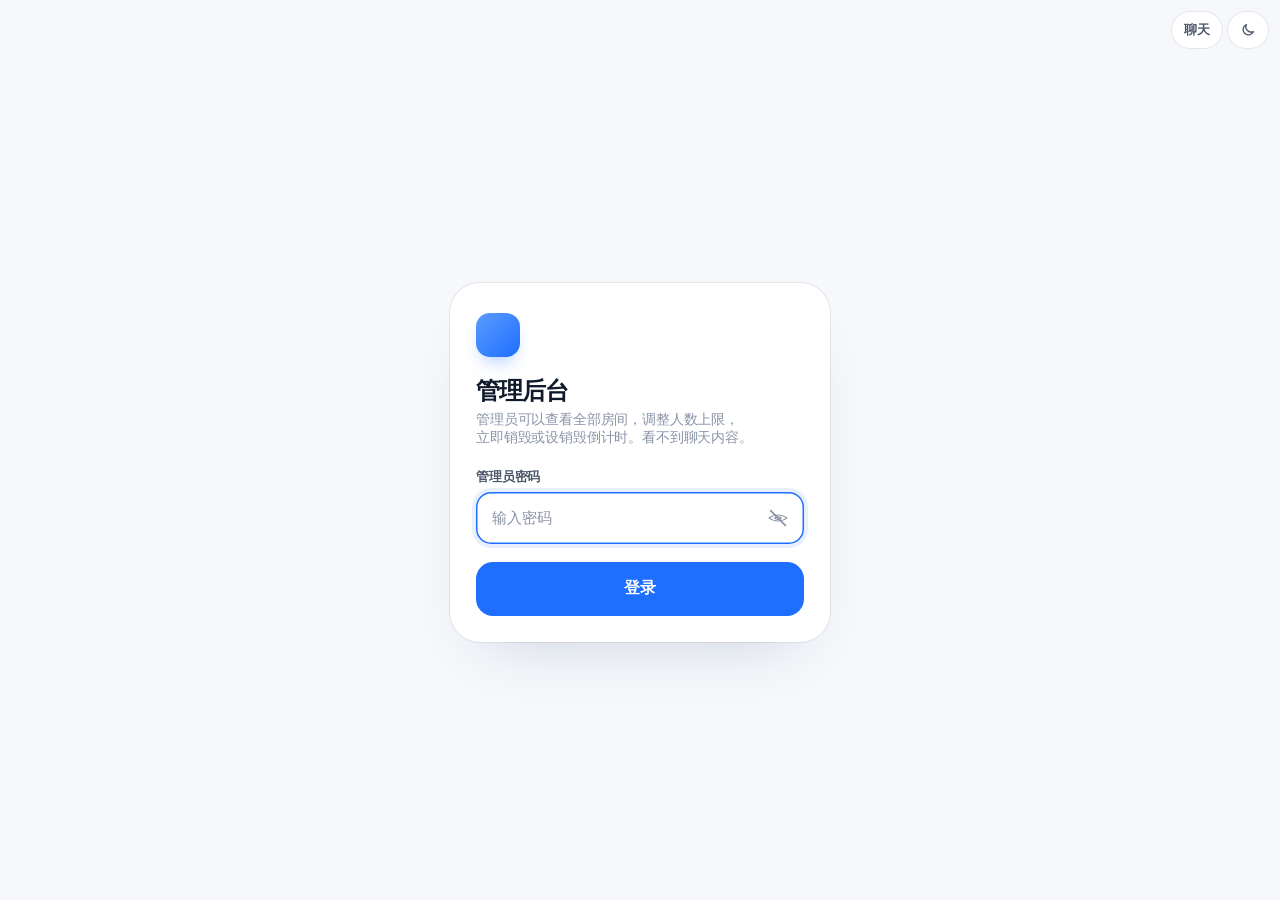
==== static/admin.html @ 0061730f "重写为网页版密钥聊天室 - 输入同一段长密钥进入同一个房间；密钥只在浏览器里用于推导房间号和   AES-GCM 钥匙，服务器只存房间号和密文 - 第一个进入的人是创建者；创建者和管理员可以立即销毁房" ====
<!doctype html>
<!-- 界面元素来自 Lucian UX/UI Prompt：#062 #017 #269 #070 · MIT License (c) 2026 Seokwoooo · https://lucianlabs.dev/uxui-prompt/ -->
<html lang="zh-CN">
<head>
<meta charset="utf-8">
<meta name="viewport" content="width=device-width,initial-scale=1,viewport-fit=cover">
<meta name="robots" content="noindex">
<title>ds-chat 管理后台</title>
<link rel="icon" href="data:image/svg+xml,%3Csvg xmlns='http://www.w3.org/2000/svg' viewBox='0 0 32 32'%3E%3Crect width='32' height='32' rx='10' fill='%2316151B'/%3E%3C/svg%3E">
<link rel="stylesheet" href="/static/style.css">
<script src="/static/ui.js"></script>
</head>
<body>

<div class="corner">
  <a href="/">聊天</a>
  <button type="button" id="logout" hidden>退出登录</button>
  <button type="button" id="theme"><svg viewBox="0 0 24 24" aria-hidden="true"><path d="M20 14.5A8 8 0 0 1 9.5 4a8 8 0 1 0 10.5 10.5z"/></svg></button>
</div>

<!-- ========== 登录 ========== -->
<main class="view" id="view-login" hidden>
  <!-- Lucian UX/UI Prompt #062 · MIT License (c) 2026 Seokwoooo · https://lucianlabs.dev/uxui-prompt/#062 -->
  <div class="ux u062 join" id="login-card">
    <form class="u062-pane u062-login" id="login-form" novalidate>
      <span class="u062-logo" aria-hidden="true"></span>
      <h3>管理后台</h3>
      <p>管理员可以查看全部房间，调整人数上限，立即销毁或设销毁倒计时。看不到聊天内容。</p>
      <div class="u062-f u062-pw" id="pw-field">
        <label for="pw">管理员密码</label>
        <span class="u062-caps" id="caps" aria-live="polite">大写锁定已开启</span>
        <div class="u062-box"><input id="pw" type="password" placeholder="输入密码" autocomplete="current-password" aria-describedby="pw-err"><button class="u062-eye" type="button" aria-pressed="false" aria-label="显示密码"><svg viewBox="0 0 24 24"><g class="u062-lid"><path d="M2.5 12S6 5.5 12 5.5 21.5 12 21.5 12 18 18.5 12 18.5 2.5 12 2.5 12z"/><circle cx="12" cy="12" r="3"/></g><path class="u062-slash" d="M4 4l16 16"/></svg></button></div>
        <div class="u062-err"><span role="alert" id="pw-err"></span></div>
      </div>
      <button class="u062-go" type="submit" id="login-go"><span>登录</span><i aria-hidden="true"></i><svg viewBox="0 0 26 26" aria-hidden="true"><path d="M6 13.5l4.5 4.5L20 8.5"/></svg></button>
    </form>
  </div>
</main>

<!-- ========== 房间列表 ========== -->
<main class="view" id="view-rooms" hidden>
  <div class="admin-wrap">
    <div class="admin-head">
      <span class="u062-logo" aria-hidden="true"></span>
      <h1>全部房间</h1>
      <button class="btn soft" type="button" id="refresh" style="flex:none">刷新</button>
      <p>房间码是房间号的前 6 位，和聊天页里显示的一样。列表每 10 秒自动刷新。</p>
    </div>
    <div class="admin-stats" id="stats"></div>
    <div class="rooms" id="rooms"></div>
  </div>
</main>

<!-- 管理单个房间 -->
<div class="admin-sheet" id="manage-sheet">
  <div class="sheet-dim" id="sheet-dim" aria-hidden="true"></div>
  <section class="sheet" id="sheet" role="dialog" aria-modal="true" aria-labelledby="sheet-title">
    <span class="sheet-grip" aria-hidden="true"></span>
    <h4 id="sheet-title">房间 <span id="sheet-code"></span></h4>
    <p class="sheet-meta" id="sheet-meta"></p>
    <div class="sheet-sec">
      <h5>人数上限</h5>
      <p>上限包含创建者，创建者的位置一直保留；满了之后新的人进不来，已在房间里的人不受影响。</p>
      <!-- Lucian UX/UI Prompt #018 · MIT License (c) 2026 Seokwoooo · https://lucianlabs.dev/uxui-prompt/#018 -->
      <div class="ux u018 limit" id="limit">
        <p><b id="limit-now">最多 7 人</b><span id="limit-online"></span></p>
        <div class="u018-step" role="group" aria-label="人数上限">
      <button class="u018-b mi" type="button" aria-label="减少一人"><svg viewBox="0 0 20 20"><path d="M5 10h10"/></svg></button>
      <span class="u018-num" aria-live="polite" aria-atomic="true"><span class="u018-sr"></span><span class="u018-col" aria-hidden="true"></span><span class="u018-col" aria-hidden="true"></span></span>
      <button class="u018-b pl" type="button" aria-label="增加一人"><svg viewBox="0 0 20 20"><path d="M10 5v10M5 10h10"/></svg></button>
        </div>
      </div>
    </div>
    <div class="sheet-sec">
      <h5>倒计时销毁</h5>
      <p>到点后房间和全部聊天记录自动删除，房间里的人会看到倒计时。</p>
      <div class="timer-now" id="timer-now" hidden><span>剩余 <b id="timer-now-left"></b></span><button type="button" id="timer-cancel">取消倒计时</button></div>
      <!-- Lucian UX/UI Prompt #017 · MIT License (c) 2026 Seokwoooo · https://lucianlabs.dev/uxui-prompt/#017 -->
      <div class="ux u017 hours" id="hours" style="--v:.4545">
        <div class="u017-head"><b>销毁时间</b><span>1～12 小时</span></div>
        <div class="u017-track">
          <span class="u017-fill" aria-hidden="true"></span>
          <span class="u017-bub" aria-hidden="true"><span class="u017-val">6 小时</span></span>
          <span class="u017-thumb" role="slider" tabindex="0" aria-label="几小时后销毁" aria-valuemin="1" aria-valuemax="12" aria-valuenow="6" aria-valuetext="6 小时"></span>
        </div>
        <div class="u017-ticks" aria-hidden="true"></div>
      </div>
      <div class="sheet-row"><button class="btn dark" type="button" id="timer-set">6 小时后销毁</button></div>
    </div>
    <!-- Lucian UX/UI Prompt #269 · MIT License (c) 2026 Seokwoooo · https://lucianlabs.dev/uxui-prompt/#269 -->
    <div class="u269-dg"><b>危险操作</b><div><span>立即删除房间和全部聊天记录，在线的人会被请出。</span><button type="button" class="u269-dz" id="destroy-now">立即销毁</button></div></div>
    <button class="btn ghost" type="button" id="sheet-close">关闭</button>
  </section>
</div>

<script src="/static/admin.js"></script>
</body>
</html>
---- static/style.css ----
/* ds-chat 样式
   界面元素移植自 Lucian UX/UI Prompt（MIT License (c) 2026 Seokwoooo · https://lucianlabs.dev/uxui-prompt/），
   每段元素样式前都标了原编号。结构、圆角、动效时长和曲线保持原样，只改了尺寸以适应整页布局。 */

/* Lucian UX/UI Prompt theme tokens · MIT License (c) 2026 Seokwoooo · https://lucianlabs.dev/uxui-prompt/ */
:root{
  color-scheme:light;
  --ux-page:#F4F2EE;
  --ux-surface:#FFFFFF;
  --ux-surface-2:#F5F3EF;
  --ux-surface-3:#EAE7E1;
  --ux-ink:#16151B;
  --ux-ink-2:#57535F;
  --ux-ink-3:#8E8A97;
  --ux-line:rgba(22,21,27,.09);
  --ux-line-2:rgba(22,21,27,.17);
  --ux-accent:#6A57F2;
  --ux-accent-2:#2F8FE0;
  --ux-accent-soft:rgba(106,87,242,.12);
  --ux-accent-ink:#FFFFFF;
  --ux-mint:#119C72;
  --ux-warn:#D6731E;
  --ux-danger:#D93A55;
  --ux-glass:rgba(255,255,255,.58);
  --ux-glass-line:rgba(255,255,255,.85);
  --ux-shadow:rgba(40,30,80,.14);
  --ux-shadow-strong:rgba(40,30,80,.3);
  --ux-grad:linear-gradient(120deg,#7B61FF,#3D8BFF 55%,#1FB89A);
  --ux-ease:cubic-bezier(.2,.8,.2,1);
  --ux-spring:cubic-bezier(.34,1.45,.64,1);
}
@media (prefers-color-scheme:dark){
  :root:not([data-theme="light"]){
    color-scheme:dark;
    --ux-page:#07080D;
    --ux-surface:#13141C;
    --ux-surface-2:#1A1B25;
    --ux-surface-3:#252632;
    --ux-ink:#F4F0E8;
    --ux-ink-2:rgba(244,240,232,.68);
    --ux-ink-3:rgba(244,240,232,.42);
    --ux-line:rgba(255,255,255,.08);
    --ux-line-2:rgba(255,255,255,.16);
    --ux-accent:#B7A4FF;
    --ux-accent-2:#7DB4FF;
    --ux-accent-soft:rgba(183,164,255,.15);
    --ux-accent-ink:#0B0C12;
    --ux-mint:#7EE8C0;
    --ux-warn:#FFB26B;
    --ux-danger:#FF7D8C;
    --ux-glass:rgba(255,255,255,.07);
    --ux-glass-line:rgba(255,255,255,.18);
    --ux-shadow:rgba(0,0,0,.45);
    --ux-shadow-strong:rgba(0,0,0,.72);
    --ux-grad:linear-gradient(120deg,#B7A4FF,#7DB4FF 55%,#A5F2D3);
  }
}
:root[data-theme="dark"]{
  color-scheme:dark;
  --ux-page:#07080D;
  --ux-surface:#13141C;
  --ux-surface-2:#1A1B25;
  --ux-surface-3:#252632;
  --ux-ink:#F4F0E8;
  --ux-ink-2:rgba(244,240,232,.68);
  --ux-ink-3:rgba(244,240,232,.42);
  --ux-line:rgba(255,255,255,.08);
  --ux-line-2:rgba(255,255,255,.16);
  --ux-accent:#B7A4FF;
  --ux-accent-2:#7DB4FF;
  --ux-accent-soft:rgba(183,164,255,.15);
  --ux-accent-ink:#0B0C12;
  --ux-mint:#7EE8C0;
  --ux-warn:#FFB26B;
  --ux-danger:#FF7D8C;
  --ux-glass:rgba(255,255,255,.07);
  --ux-glass-line:rgba(255,255,255,.18);
  --ux-shadow:rgba(0,0,0,.45);
  --ux-shadow-strong:rgba(0,0,0,.72);
  --ux-grad:linear-gradient(120deg,#B7A4FF,#7DB4FF 55%,#A5F2D3);
}

.ux,.ux *,.ux *::before,.ux *::after{box-sizing:border-box}
.ux{
  font-family:"Pretendard Variable",Pretendard,-apple-system,BlinkMacSystemFont,"PingFang SC","Hiragino Sans GB","Microsoft YaHei","Apple SD Gothic Neo","Segoe UI",Roboto,"Noto Sans SC","Noto Sans KR",sans-serif;
  color:var(--ux-ink);-webkit-font-smoothing:antialiased;letter-spacing:-.01em;
  -webkit-tap-highlight-color:transparent;
  word-break:keep-all;overflow-wrap:break-word;
}

:where(.ux) :is(button,input,textarea,select){font:inherit;color:inherit}
:where(.ux) button{cursor:pointer}
.ux :focus-visible{outline:2px solid var(--ux-accent);outline-offset:3px}
.ux [hidden]{display:none!important}

@media (prefers-reduced-motion:reduce){
  .ux,.ux *,.ux *::before,.ux *::after{
    animation-duration:.001ms!important;animation-iteration-count:1!important;
    transition-duration:.001ms!important;scroll-behavior:auto!important;
  }
}


/* ---------- 项目主题：白底、蓝白对比 ----------
   按移植说明把 --ux-* 映射到本项目的配色：页面接近纯白，强调色统一为蓝色。 */
:root{
  --ux-page:#F6F8FB;--ux-surface:#FFFFFF;--ux-surface-2:#F1F4F9;--ux-surface-3:#E4E9F1;
  --ux-ink:#0F1A2A;--ux-ink-2:#4A5568;--ux-ink-3:#8A94A6;
  --ux-line:rgba(15,26,42,.08);--ux-line-2:rgba(15,26,42,.16);
  --ux-accent:#1E6FFF;--ux-accent-2:#4C8DFF;--ux-accent-soft:rgba(30,111,255,.10);--ux-accent-ink:#FFFFFF;
  --ux-mint:#12A26B;
  --ux-shadow:rgba(20,50,110,.10);--ux-shadow-strong:rgba(20,50,110,.22);
  --ux-grad:linear-gradient(135deg,#5B9BFF,#1E6FFF);
}
@media (prefers-color-scheme:dark){
  :root:not([data-theme="light"]){
    --ux-page:#0A0F18;--ux-surface:#121A28;--ux-surface-2:#1B2434;--ux-surface-3:#263045;
    --ux-ink:#E8EEF8;--ux-ink-2:rgba(232,238,248,.7);--ux-ink-3:rgba(232,238,248,.45);
    --ux-accent:#5B9BFF;--ux-accent-2:#8DB6FF;--ux-accent-soft:rgba(91,155,255,.16);--ux-accent-ink:#FFFFFF;
    --ux-grad:linear-gradient(135deg,#8DB6FF,#2F7BFF);
  }
}
:root[data-theme="dark"]{
  --ux-page:#0A0F18;--ux-surface:#121A28;--ux-surface-2:#1B2434;--ux-surface-3:#263045;
  --ux-ink:#E8EEF8;--ux-ink-2:rgba(232,238,248,.7);--ux-ink-3:rgba(232,238,248,.45);
  --ux-accent:#5B9BFF;--ux-accent-2:#8DB6FF;--ux-accent-soft:rgba(91,155,255,.16);--ux-accent-ink:#FFFFFF;
  --ux-grad:linear-gradient(135deg,#8DB6FF,#2F7BFF);
}

/* ---------- 页面 ---------- */
*,*::before,*::after{box-sizing:border-box}
html,body{margin:0;min-height:100%;background:var(--ux-page);color:var(--ux-ink)}
body{min-height:100dvh;font-family:-apple-system,BlinkMacSystemFont,"PingFang SC","Microsoft YaHei",sans-serif}
.view{min-height:100dvh;display:grid;place-items:center;padding:56px 16px 32px}
.view[hidden]{display:none}
.sr{position:absolute;width:1px;height:1px;overflow:hidden;clip:rect(0 0 0 0);white-space:nowrap}

.corner{position:fixed;top:12px;right:12px;z-index:60;display:flex;gap:6px}
.corner a,.corner button{height:36px;min-width:36px;padding:0 12px;border:0;border-radius:999px;display:inline-flex;align-items:center;justify-content:center;gap:6px;background:var(--ux-surface);box-shadow:0 0 0 1px var(--ux-line);color:var(--ux-ink-2);font-size:12.5px;font-weight:720;text-decoration:none;cursor:pointer;transition:color .2s,box-shadow .3s}
.corner a:hover,.corner button:hover{color:var(--ux-ink);box-shadow:0 0 0 1px var(--ux-line-2),0 8px 16px -10px var(--ux-shadow-strong)}
.corner svg{width:16px;height:16px;fill:none;stroke:currentColor;stroke-width:2;stroke-linecap:round;stroke-linejoin:round}
.corner button:focus-visible,.corner a:focus-visible{outline:2px solid var(--ux-accent);outline-offset:2px}
body.in-chat .corner{display:none}

.foot{margin:18px 0 0;max-width:340px;font-size:12px;line-height:1.6;color:var(--ux-ink-3);text-align:center}
.foot a{color:inherit}

/* Lucian UX/UI Prompt #062 · MIT License (c) 2026 Seokwoooo · https://lucianlabs.dev/uxui-prompt/#062 */
/* 改动：卡片高度随内容变化（原 480px 固定），只保留登录面板；里面放 #036 的密钥输入框。 */
.u062{position:relative;width:340px;height:480px;border-radius:30px;background:var(--ux-surface);box-shadow:0 0 0 1px var(--ux-line),0 30px 60px -36px var(--ux-shadow-strong);overflow:hidden}
.u062.shake{animation:u062-no .5s cubic-bezier(.36,.07,.19,.97)}
@keyframes u062-no{15%{transform:translateX(-9px) rotate(-.6deg)}30%{transform:translateX(8px) rotate(.5deg)}45%{transform:translateX(-6px)}60%{transform:translateX(4px)}75%{transform:translateX(-2px)}}
.u062-pane{position:absolute;inset:0;padding:30px 26px 26px;display:flex;flex-direction:column;transition:transform .6s var(--ux-ease),opacity .4s}
.u062-logo{width:44px;height:44px;border-radius:14px;background:var(--ux-grad);box-shadow:0 10px 20px -10px rgba(91,72,255,.6)}
.u062-pane h3{margin:18px 0 4px;font-size:24px;font-weight:850;letter-spacing:-.045em}
.u062-pane>p{margin:0 0 22px;font-size:13.5px;color:var(--ux-ink-3)}
.u062-f{position:relative;margin-bottom:12px}
.u062-f label{display:block;margin-bottom:6px;font-size:12.5px;font-weight:700;color:var(--ux-ink-2)}
.u062-box{position:relative;display:flex;align-items:center;height:52px;border-radius:15px;background:var(--ux-surface-2);box-shadow:inset 0 0 0 1.5px transparent;transition:box-shadow .25s,background-color .25s}
.u062-box:focus-within{background:var(--ux-surface);box-shadow:inset 0 0 0 1.5px var(--ux-accent),0 0 0 4px var(--ux-accent-soft)}
.u062-f.bad .u062-box{box-shadow:inset 0 0 0 1.5px var(--ux-danger);background:color-mix(in srgb,var(--ux-danger) 6%,var(--ux-surface))}
.u062-box input{flex:1;min-width:0;height:100%;border:0;padding:0 16px;background:none;font-size:15px;font-weight:600;color:var(--ux-ink);outline:none}
.u062-box input:focus-visible{outline:none}
.u062-box input::placeholder{color:var(--ux-ink-3);font-weight:500}
.u062-eye{width:44px;height:44px;margin-right:4px;border:0;padding:0;border-radius:12px;display:grid;place-items:center;background:none;color:var(--ux-ink-3);transition:color .2s}
.u062-eye:hover{color:var(--ux-ink)}
.u062-eye:focus-visible{outline:2px solid var(--ux-accent);outline-offset:-4px}
.u062-eye svg{width:22px;height:22px;fill:none;stroke:currentColor;stroke-width:1.9;stroke-linecap:round;stroke-linejoin:round}
.u062-lid{transform-origin:12px 12px;transition:transform .35s var(--ux-spring)}
.u062-eye[aria-pressed="false"] .u062-lid{transform:scaleY(.5)}
.u062-slash{stroke-dasharray:24;stroke-dashoffset:0;transition:stroke-dashoffset .35s var(--ux-ease)}
.u062-eye[aria-pressed="true"] .u062-slash{stroke-dashoffset:24}
.u062-caps{position:absolute;right:0;top:0;font-size:11.5px;font-weight:800;color:var(--ux-warn);opacity:0;transition:opacity .2s}
.u062-caps.on{opacity:1}
.u062-err{display:grid;grid-template-rows:0fr;transition:grid-template-rows .35s var(--ux-ease)}
.u062-err>span{overflow:hidden;min-height:0;font-size:12.5px;font-weight:650;color:var(--ux-danger)}
.u062-err>span::before{content:"";display:block;height:7px}
.u062-f.bad .u062-err{grid-template-rows:1fr}
.u062-go{position:relative;align-self:center;width:100%;height:54px;margin-top:auto;border:0;border-radius:17px;background:var(--ux-ink);color:var(--ux-page);font-size:15.5px;font-weight:760;overflow:hidden;transition:width .45s var(--ux-spring),border-radius .45s var(--ux-spring),background-color .4s,transform .3s var(--ux-spring)}
.u062-go:active{transform:scale(.97)}
.u062-go:focus-visible{outline:2px solid var(--ux-accent);outline-offset:3px}
.u062-go span{transition:opacity .2s}
.u062-go i{position:absolute;left:50%;top:50%;width:22px;height:22px;margin:-11px 0 0 -11px;border-radius:50%;border:2.5px solid currentColor;border-right-color:transparent;opacity:0;animation:u062-spin .7s linear infinite}
.u062-go svg{position:absolute;left:50%;top:50%;width:26px;height:26px;margin:-13px 0 0 -13px;fill:none;stroke:currentColor;stroke-width:3;stroke-linecap:round;stroke-linejoin:round}
.u062-go svg path{stroke-dasharray:26;stroke-dashoffset:26;transition:stroke-dashoffset .4s var(--ux-ease) .1s}
.u062-go.busy,.u062-go.ok{width:54px;border-radius:27px}
.u062-go.busy span,.u062-go.ok span{opacity:0}
.u062-go.busy i{opacity:1}
.u062-go.ok{background:var(--ux-mint);color:var(--ux-accent-ink)}
.u062-go.ok svg path{stroke-dashoffset:0}
@keyframes u062-spin{to{transform:rotate(360deg)}}

.u062.join{height:auto;width:min(380px,100%)}
.u062.join .u062-pane{position:relative;inset:auto}
.u062.join .u062-go{margin-top:18px}
.u062.join .u062-f{margin-bottom:0}
.key-tools{display:flex;gap:6px;margin:14px 0 0}
.key-tools button{height:34px;padding:0 12px;border:0;border-radius:999px;display:inline-flex;align-items:center;gap:6px;background:var(--ux-surface-2);color:var(--ux-ink-2);font-size:12.5px;font-weight:720;transition:background-color .2s,color .2s,transform .3s var(--ux-spring)}
.key-tools button:hover{color:var(--ux-ink);background:var(--ux-surface-3)}
.key-tools button:active{transform:scale(.94)}
.key-tools svg{width:14px;height:14px;fill:none;stroke:currentColor;stroke-width:2.2;stroke-linecap:round;stroke-linejoin:round}
.key-tools .done{color:var(--ux-mint)}

/* Lucian UX/UI Prompt #036 · MIT License (c) 2026 Seokwoooo · https://lucianlabs.dev/uxui-prompt/#036 */
/* 改动：宽高随卡片（原 340×262 固定），规则换成密钥要求，输入框字号略小以放下长密钥。 */
.u036{--lv:var(--ux-line-2);position:relative;width:340px;height:262px;display:flex;flex-direction:column;justify-content:center}
.u036-lab{display:block;margin:0 4px 8px;font-size:13px;font-weight:700;color:var(--ux-ink-3)}
.u036-box{position:relative;display:flex;align-items:center;height:60px;padding:0 8px 0 18px;border-radius:18px;background:var(--ux-surface);box-shadow:0 0 0 1.5px var(--ux-line-2);transition:box-shadow .25s}
.u036-box:focus-within{box-shadow:0 0 0 2px var(--lv),0 0 0 6px color-mix(in srgb,var(--lv) 18%,transparent)}
.u036-in{flex:1;min-width:0;height:100%;border:0;outline:0;background:none;font-size:18px;font-weight:650;letter-spacing:.04em;color:var(--ux-ink)}
.u036-in:focus-visible{outline:none}
.u036-eye{width:44px;height:44px;flex:none;border:0;padding:0;border-radius:13px;background:none;color:var(--ux-ink-2);display:grid;place-items:center;transition:background-color .2s}
.u036-eye:hover{background:var(--ux-surface-2)}
.u036-eye:focus-visible{outline:2px solid var(--ux-accent);outline-offset:1px}
.u036-eye svg{width:24px;height:24px;fill:none;stroke:currentColor;stroke-width:1.9;stroke-linecap:round;stroke-linejoin:round;overflow:visible}
.u036-lid{transform-origin:12px 12px;transition:transform .4s var(--ux-spring)}
.u036-pupil{transform-origin:12px 12px;transition:transform .35s var(--ux-spring) .05s}
.u036-slash{stroke-dasharray:24;stroke-dashoffset:0;transition:stroke-dashoffset .35s var(--ux-ease)}
.u036.is-show .u036-slash{stroke-dashoffset:24}
.u036:not(.is-show) .u036-pupil{transform:scale(0)}
.u036:not(.is-show) .u036-lid{transform:scaleY(.15)}
.u036-meter{display:grid;grid-template-columns:repeat(4,1fr);gap:6px;margin:16px 4px 0}
.u036-meter i{height:7px;border-radius:4px;background:var(--ux-surface-3);overflow:hidden;position:relative}
.u036-meter i::after{content:"";position:absolute;inset:0;background:var(--lv);transform:scaleX(0);transform-origin:0 50%;transition:transform .45s var(--ux-ease),background-color .4s}
.u036-meter i.on::after{transform:none}
.u036-meter i:nth-child(2)::after{transition-delay:.05s}
.u036-meter i:nth-child(3)::after{transition-delay:.1s}
.u036-meter i:nth-child(4)::after{transition-delay:.15s}
.u036-lv{display:flex;justify-content:space-between;margin:9px 4px 0;font-size:13px;font-weight:650;color:var(--ux-ink-3)}
.u036-lv b{color:var(--lv);transition:color .4s}
.u036-rules{margin:18px 0 0;padding:16px;list-style:none;border-radius:18px;background:var(--ux-surface-2);display:grid;grid-template-columns:1fr 1fr;gap:12px 10px}
.u036-r{display:flex;align-items:center;gap:9px;font-size:13.5px;font-weight:600;color:var(--ux-ink-3);transition:color .3s}
.u036-r i{position:relative;width:20px;height:20px;flex:none;border-radius:50%;box-shadow:inset 0 0 0 1.8px var(--ux-line-2);transition:box-shadow .3s,background-color .3s}
.u036-r svg{position:absolute;inset:0;width:100%;height:100%;fill:none;stroke:var(--ux-accent-ink);stroke-width:2.6;stroke-linecap:round;stroke-linejoin:round}
.u036-r path{stroke-dasharray:14;stroke-dashoffset:14;transition:stroke-dashoffset .3s var(--ux-ease) .1s}
.u036-r.ok{color:var(--ux-ink)}
.u036-r.ok i{background:var(--ux-mint);box-shadow:none;animation:u036-pop .4s var(--ux-spring)}
.u036-r.ok path{stroke-dashoffset:0}
@keyframes u036-pop{from{transform:scale(.4)}}

.u036.key{width:auto;height:auto}
.u036.key .u036-in{font-size:16px;letter-spacing:.02em}
.u036.key.bad .u036-box{box-shadow:0 0 0 2px var(--ux-danger)}

/* Lucian UX/UI Prompt #078 · MIT License (c) 2026 Seokwoooo · https://lucianlabs.dev/uxui-prompt/#078 */
/* 改动：整页高度、可滚动的完整聊天记录（原 340×500 只留 7 条），去掉语音按钮只留发送，
   气泡里加了时间，顶部加了设置按钮和销毁倒计时条。 */
.u078{position:relative;width:340px;height:500px;display:flex;flex-direction:column;border-radius:32px;background:var(--ux-surface);box-shadow:0 0 0 1px var(--ux-line),0 30px 60px -36px var(--ux-shadow-strong);overflow:hidden}
.u078-top{display:flex;align-items:center;gap:10px;height:62px;padding:0 16px;border-bottom:1px solid var(--ux-line)}
.u078-top i{width:36px;height:36px;border-radius:50%;background:linear-gradient(140deg,#22C3A6,#0EA5E9)}
.u078-top b{display:block;font-size:15px;font-weight:800}
.u078-top small{display:block;font-size:11.5px;font-weight:650;color:var(--ux-mint)}
.u078-log{flex:1;display:flex;flex-direction:column;justify-content:flex-end;gap:6px;padding:12px 14px;overflow:hidden;-webkit-mask-image:linear-gradient(180deg,transparent,#000 22px);mask-image:linear-gradient(180deg,transparent,#000 22px)}
.u078-m{position:relative;display:flex;align-items:center;max-width:82%;touch-action:pan-y}
.u078-m.me{align-self:flex-end;flex-direction:row-reverse}
.u078-bub{position:relative;z-index:1;padding:9px 13px;border-radius:18px 18px 18px 6px;background:var(--ux-surface-2);font-size:14px;line-height:1.45;transform:translateX(var(--dx,0px));transition:transform .4s var(--ux-spring);user-select:none;-webkit-user-select:none}
.u078-m.drag .u078-bub{transition:none}
.u078-m.me .u078-bub{border-radius:18px 18px 6px 18px;background:var(--ux-accent);color:var(--ux-accent-ink)}
.u078-q{display:block;margin:-2px -4px 6px;padding:6px 8px;border-radius:10px;background:color-mix(in srgb,currentColor 12%,transparent);font-size:12px;line-height:1.35;opacity:.85;border-left:3px solid currentColor}
.u078-rep{position:absolute;left:6px;top:50%;width:26px;height:26px;margin-top:-13px;border-radius:50%;display:grid;place-items:center;background:var(--ux-surface-2);color:var(--ux-ink-2);opacity:var(--ro,0);transform:scale(calc(.5 + var(--ro,0) * .5))}
.u078-rep svg,.u078-rb svg{width:14px;height:14px;fill:none;stroke:currentColor;stroke-width:2.2;stroke-linecap:round;stroke-linejoin:round}
.u078-rep.full{background:var(--ux-accent);color:var(--ux-accent-ink)}
.u078-rb{width:28px;height:28px;flex:none;margin:0 4px;border:0;padding:0;border-radius:50%;display:grid;place-items:center;background:none;color:var(--ux-ink-3);opacity:0;transition:opacity .2s,background-color .2s}
.u078-m:hover .u078-rb,.u078-rb:focus-visible{opacity:1}
.u078-rb:hover{background:var(--ux-surface-2);color:var(--ux-ink)}
.u078-rb:focus-visible{outline:2px solid var(--ux-accent);outline-offset:1px}
@media (hover:none){.u078-rb{display:none}}
.u078-m.in{animation:u078-in .5s var(--ux-spring)}
@keyframes u078-in{from{opacity:0;transform:translateY(16px) scale(.9)}}
.u078-m.me.in{transform-origin:100% 100%;animation:u078-up .55s var(--ux-spring)}
@keyframes u078-up{from{opacity:0;transform:translateY(46px) scale(.6)}}
.u078-ty{display:flex;gap:4px;align-self:flex-start;padding:12px 14px;border-radius:18px 18px 18px 6px;background:var(--ux-surface-2)}
.u078-ty i{width:7px;height:7px;border-radius:50%;background:var(--ux-ink-3);animation:u078-dot 1.2s ease-in-out infinite}
.u078-ty i:nth-child(2){animation-delay:.15s}.u078-ty i:nth-child(3){animation-delay:.3s}
@keyframes u078-dot{0%,60%,100%{transform:none;opacity:.5}30%{transform:translateY(-4px);opacity:1}}
.u078-reply{display:grid;grid-template-rows:0fr;transition:grid-template-rows .35s var(--ux-ease)}
.u078-reply.on{grid-template-rows:1fr}
.u078-reply>div{min-height:0;overflow:hidden}
.u078-rbox{display:flex;align-items:center;gap:10px;margin:0 12px;padding:8px 6px 8px 12px;border-radius:14px 14px 0 0;background:var(--ux-surface-2);border-left:3px solid var(--ux-accent)}
.u078-rbox span{flex:1;min-width:0;font-size:12.5px;line-height:1.35;color:var(--ux-ink-2)}
.u078-rbox span b{display:block;font-size:11.5px;color:var(--ux-accent)}
.u078-rbox span em{display:block;font-style:normal;white-space:nowrap;overflow:hidden;text-overflow:ellipsis}
.u078-rx{width:26px;height:26px;border:0;padding:0;border-radius:50%;display:grid;place-items:center;background:none;color:var(--ux-ink-3)}
.u078-rx svg{width:12px;height:12px;fill:none;stroke:currentColor;stroke-width:2.4;stroke-linecap:round}
.u078-rx:focus-visible{outline:2px solid var(--ux-accent)}
.u078-bar{display:flex;align-items:center;gap:8px;padding:0 12px 14px}
.u078-in{flex:1;min-width:0;height:46px;padding:0 16px;border:0;border-radius:23px;background:var(--ux-surface-2);font-size:14.5px;color:var(--ux-ink);outline:none;box-shadow:inset 0 0 0 1.5px transparent;transition:box-shadow .2s}
.u078-in:focus-visible{outline:none;box-shadow:inset 0 0 0 1.5px var(--ux-accent)}
.u078-send{position:relative;width:46px;height:46px;flex:none;border:0;padding:0;border-radius:50%;background:var(--ux-surface-2);color:var(--ux-ink-2);transition:background-color .3s,color .3s,transform .3s var(--ux-spring)}
.u078-send.go{background:var(--ux-accent);color:var(--ux-accent-ink)}
.u078-send:active{transform:scale(.88)}
.u078-send:focus-visible{outline:2px solid var(--ux-accent);outline-offset:2px}
.u078-send svg{position:absolute;left:50%;top:50%;width:20px;height:20px;margin:-10px;fill:none;stroke:currentColor;stroke-width:2;stroke-linecap:round;stroke-linejoin:round;transition:transform .35s var(--ux-spring),opacity .2s}

.view.chat-view{padding:24px 16px}
.u078.chat{width:min(520px,100%);height:min(820px,calc(100dvh - 48px))}
.u078.chat .u078-top{flex:none;padding:0 8px 0 16px}
.u078.chat .u078-top>span{flex:1;min-width:0}
.u078.chat .u078-top small.off{color:var(--ux-ink-3)}
.u078.chat .u078-top small.wait{color:var(--ux-warn)}
.u078.chat .u078-top b em{font-style:normal;font-family:ui-monospace,SFMono-Regular,Menlo,monospace;letter-spacing:.06em}
.u078.chat .u078-log{overflow-y:auto;justify-content:flex-start;overscroll-behavior:contain;padding-top:20px}
.u078.chat .u078-log>:first-child{margin-top:auto}
.u078.chat .u078-bub{white-space:pre-wrap;user-select:text;-webkit-user-select:text}
.u078.chat .u078-m{flex:none}
.u078.chat .u078-bar{flex:none;padding-bottom:max(14px,env(safe-area-inset-bottom))}
.u078.chat .u078-send svg{transform:translateX(-1px)}
.u078-t{display:block;margin-top:3px;font-size:10.5px;font-weight:600;opacity:.55;text-align:right;font-variant-numeric:tabular-nums}
.u078-day{align-self:center;flex:none;margin:8px 0 2px;padding:3px 10px;border-radius:999px;background:var(--ux-surface-2);font-size:11px;font-weight:700;color:var(--ux-ink-3)}
.u078-note{align-self:center;flex:none;max-width:88%;margin:6px 0;padding:8px 12px;border-radius:12px;font-size:12px;line-height:1.5;font-weight:600;color:var(--ux-ink-3);text-align:center}
.u078-m.fail .u078-bub{opacity:.55}
.top-btn{width:40px;height:40px;flex:none;border:0;padding:0;border-radius:12px;display:grid;place-items:center;background:none;color:var(--ux-ink-2);transition:background-color .2s,color .2s}
.top-btn:hover{background:var(--ux-surface-2);color:var(--ux-ink)}
.top-btn svg{width:20px;height:20px;fill:none;stroke:currentColor;stroke-width:2;stroke-linecap:round;stroke-linejoin:round}
.top-btn:focus-visible{outline:2px solid var(--ux-accent);outline-offset:-2px}

.timer-strip{flex:none;display:grid;grid-template-rows:0fr;transition:grid-template-rows .35s var(--ux-ease)}
.timer-strip.on{grid-template-rows:1fr}
.timer-strip>div{min-height:0;overflow:hidden}
.timer-strip p{display:flex;align-items:center;gap:8px;margin:0;padding:9px 16px;background:color-mix(in srgb,var(--ux-warn) 12%,var(--ux-surface));color:var(--ux-warn);font-size:12.5px;font-weight:720}
.timer-strip p b{font-variant-numeric:tabular-nums;font-weight:850}
.timer-strip svg{width:15px;height:15px;flex:none;fill:none;stroke:currentColor;stroke-width:2.2;stroke-linecap:round;stroke-linejoin:round}

@media (max-width:560px){
  .view.chat-view{padding:0}
  .u078.chat{width:100%;height:100dvh;border-radius:0;box-shadow:none}
}

/* ---------- 房间设置面板（销毁倒计时 / 立即销毁 / 退出） ---------- */
.sheet-dim{position:absolute;inset:0;z-index:20;background:rgba(10,10,20,.42);opacity:0;pointer-events:none;transition:opacity .3s}
.sheet{position:absolute;left:0;right:0;bottom:0;z-index:21;max-height:calc(100% - 40px);overflow-y:auto;padding:10px 18px max(18px,env(safe-area-inset-bottom));border-radius:26px 26px 0 0;background:var(--ux-surface);box-shadow:0 -20px 50px -20px var(--ux-shadow-strong);transform:translateY(105%);transition:transform .45s var(--ux-ease);visibility:hidden}
.chat.sheet-on .sheet-dim{opacity:1;pointer-events:auto}
.chat.sheet-on .sheet{transform:none;visibility:visible}
.sheet-grip{display:block;width:40px;height:5px;margin:0 auto 12px;border-radius:3px;background:var(--ux-surface-3)}
.sheet h4{margin:0;font-size:17px;font-weight:850;letter-spacing:-.03em}
.sheet-meta{margin:4px 0 0;font-size:12.5px;line-height:1.5;color:var(--ux-ink-3)}
.sheet-meta b{font-family:ui-monospace,SFMono-Regular,Menlo,monospace;color:var(--ux-ink-2)}
.sheet-sec{margin-top:16px;padding:14px;border-radius:18px;background:var(--ux-surface-2)}
.sheet-sec h5{margin:0;font-size:13px;font-weight:800}
.sheet-sec p{margin:4px 0 0;font-size:12px;line-height:1.5;color:var(--ux-ink-3)}
.sheet-row{display:flex;gap:8px;margin-top:6px}
.btn{height:42px;padding:0 16px;border:0;border-radius:13px;font-size:13.5px;font-weight:800;transition:transform .3s var(--ux-spring),opacity .2s,background-color .2s}
.btn:active{transform:scale(.96)}
.btn:disabled{opacity:.35;cursor:not-allowed}
.btn:focus-visible{outline:2px solid var(--ux-accent);outline-offset:2px}
.btn.dark{flex:1;background:var(--ux-ink);color:var(--ux-page)}
.btn.soft{flex:1;background:var(--ux-surface-3);color:var(--ux-ink)}
.btn.ghost{width:100%;margin-top:14px;background:var(--ux-surface-2);color:var(--ux-ink-2)}
.timer-now{display:flex;align-items:center;justify-content:space-between;gap:10px;margin-top:10px;padding:10px 12px;border-radius:12px;background:color-mix(in srgb,var(--ux-warn) 12%,var(--ux-surface));color:var(--ux-warn);font-size:12.5px;font-weight:720}
.timer-now b{font-variant-numeric:tabular-nums;font-weight:850}
.timer-now button{height:30px;padding:0 10px;border:0;border-radius:9px;background:var(--ux-surface);color:var(--ux-ink);font-size:12px;font-weight:800}

/* Lucian UX/UI Prompt #017 · MIT License (c) 2026 Seokwoooo · https://lucianlabs.dev/uxui-prompt/#017 */
/* 改动：宽度随面板（原 330×210 固定），数值改成 1～12 小时。 */
.u017{position:relative;width:330px;height:210px;display:flex;flex-direction:column;justify-content:center;padding:0 24px}
.u017-head{display:flex;align-items:baseline;justify-content:space-between;margin-bottom:58px}
.u017-head b{font-size:16px;font-weight:720;letter-spacing:-.02em}
.u017-head span{font-size:13px;color:var(--ux-ink-3)}
.u017-track{position:relative;height:12px;border-radius:999px;background:var(--ux-surface-3);box-shadow:inset 0 1px 2px rgba(0,0,0,.08);cursor:pointer;touch-action:none}
.u017-fill{position:absolute;left:0;top:0;bottom:0;width:calc(var(--v) * 100%);border-radius:inherit;background:linear-gradient(90deg,#8B6CFF,#4F8DFF)}
.u017-fill::after{content:"";position:absolute;inset:0;border-radius:inherit;background:linear-gradient(180deg,rgba(255,255,255,.35),transparent 60%)}
.u017-thumb{position:absolute;left:calc(var(--v) * 100%);top:50%;width:32px;height:32px;margin:-16px 0 0 -16px;border-radius:50%;background:#fff;cursor:grab;
  box-shadow:0 0 0 3px #4F8DFF,0 8px 18px -6px rgba(40,60,160,.5);transition:transform .35s var(--ux-spring),box-shadow .3s var(--ux-ease)}
.u017-thumb:hover{transform:scale(1.08)}
.u017.is-drag .u017-thumb{cursor:grabbing;transform:scale(1.15);box-shadow:0 0 0 3px #4F8DFF,0 0 0 10px color-mix(in srgb,#4F8DFF 18%,transparent),0 8px 18px -6px rgba(40,60,160,.5)}
.u017-thumb:focus-visible{outline:none;box-shadow:0 0 0 3px #4F8DFF,0 0 0 8px color-mix(in srgb,var(--ux-accent) 35%,transparent)}
.u017-bub{position:absolute;left:calc(var(--v) * 100%);bottom:28px;transform-origin:50% 100%;transform:translateX(-50%) rotate(var(--tilt,0deg)) scale(var(--bs,1));transition:transform .55s var(--ux-spring);pointer-events:none}
.u017.is-drag .u017-bub{--bs:1.1;transition:transform .12s linear}
.u017-bub span{display:block;padding:9px 14px;border-radius:14px;background:var(--ux-ink);color:var(--ux-page);font-size:16px;font-weight:760;letter-spacing:-.02em;white-space:nowrap;font-variant-numeric:tabular-nums;box-shadow:0 12px 24px -12px var(--ux-shadow-strong)}
.u017-bub::after{content:"";position:absolute;left:50%;bottom:-5px;width:12px;height:12px;margin-left:-6px;border-radius:2px;background:var(--ux-ink);transform:rotate(45deg)}
.u017-ticks{display:flex;justify-content:space-between;margin-top:18px;font-size:12px;font-weight:600;color:var(--ux-ink-3);font-variant-numeric:tabular-nums}
.u017-ticks span{position:relative;transition:color .3s var(--ux-ease)}
.u017-ticks span.on{color:var(--ux-ink)}
.u017-ticks span::before{content:"";position:absolute;left:50%;top:-10px;width:2px;height:5px;margin-left:-1px;border-radius:1px;background:currentColor;opacity:.6}

.u017.hours{width:auto;height:auto;padding:0 10px 4px}
.u017.hours .u017-head{margin:6px 0 52px}
.u017.hours .u017-head b{font-size:13px;font-weight:800}
.u017.hours .u017-head span{font-size:12px}

/* Lucian UX/UI Prompt #269 · MIT License (c) 2026 Seokwoooo · https://lucianlabs.dev/uxui-prompt/#269 */
/* 改动：危险区放在设置面板里；确认框铺满聊天卡片，输入房间码才能销毁（原为项目名）；
   销毁不可撤回，所以没有用原来的碎裂动画和“撤销”提示。 */
.u269{position:relative;width:340px;height:340px;border-radius:30px;overflow:hidden;background:var(--ux-surface);box-shadow:0 0 0 1px var(--ux-line),0 30px 60px -36px var(--ux-shadow-strong);color:var(--ux-ink)}
.u269-dg{margin-top:16px;padding:13px;border-radius:16px;box-shadow:inset 0 0 0 1px color-mix(in srgb,#E11D48 35%,transparent)}
.u269-dg b{display:block;font-size:12px;font-weight:850;color:#BE123C}
.u269-dg div{display:flex;align-items:center;gap:10px;margin-top:6px}
.u269-dg span{flex:1;font-size:10.5px;line-height:1.4;font-weight:650;color:var(--ux-ink-2)}
.u269-dz{height:32px;padding:0 13px;border:0;border-radius:9px;background:#E11D48;color:#fff;font:inherit;font-size:11.5px;font-weight:850;cursor:pointer}
.u269-dim{position:absolute;inset:0;background:rgba(10,10,20,.42);opacity:0;pointer-events:none;transition:opacity .3s}
.u269.is-m .u269-dim{opacity:1;pointer-events:auto}
.u269-md{position:absolute;left:16px;right:16px;top:50%;margin-top:-118px;padding:18px;border-radius:20px;background:var(--ux-surface);box-shadow:0 30px 60px -20px rgba(0,0,0,.45);transform:translateY(16px) scale(.96);opacity:0;pointer-events:none;transition:transform .35s cubic-bezier(.3,1.3,.5,1),opacity .2s}
.u269.is-m .u269-md{transform:none;opacity:1;pointer-events:auto}
.u269-md h4{display:flex;align-items:center;gap:8px;margin:0;font-size:15px;font-weight:900}
.u269-md h4 i{width:24px;height:24px;border-radius:8px;background:color-mix(in srgb,#E11D48 15%,transparent);color:#E11D48;display:grid;place-items:center;font-style:normal;font-size:13px;font-weight:900}
.u269-md p{margin:8px 0 0;font-size:11px;line-height:1.5;font-weight:650;color:var(--ux-ink-2)}
.u269-nm{display:inline-flex;margin-top:12px;padding:5px 9px;border-radius:8px;background:var(--ux-surface-2);font-family:ui-monospace,SFMono-Regular,Menlo,monospace;font-size:13px;font-weight:800;color:var(--ux-ink-3)}
.u269-nm span{transition:color .15s}
.u269-nm span.is-ok{color:#E11D48}
.u269-in{display:block;width:100%;height:42px;margin-top:8px;padding:0 12px;border:0;border-radius:11px;background:var(--ux-surface-2);box-shadow:inset 0 0 0 1.5px var(--ux-line);color:var(--ux-ink);font-family:ui-monospace,SFMono-Regular,Menlo,monospace;font-size:13px;font-weight:700;outline:none;box-sizing:border-box}
.u269-in:focus{box-shadow:inset 0 0 0 2px #E11D48}
.u269-in.is-shake{animation:u269-sh .35s}
@keyframes u269-sh{25%,75%{transform:translateX(-4px)}50%{transform:translateX(4px)}}
.u269-bs{display:flex;gap:6px;margin-top:14px}
.u269-bs button{flex:1;height:40px;border:0;border-radius:11px;font:inherit;font-size:12px;font-weight:850;cursor:pointer}
.u269-cx{background:var(--ux-surface-2);color:var(--ux-ink-2)}
.u269-go{background:#E11D48;color:#fff;transition:opacity .2s}
.u269-go:disabled{opacity:.3;cursor:not-allowed}
.u269 button:focus-visible,.u269-dz:focus-visible{outline:2px solid var(--ux-accent);outline-offset:2px}
@media (prefers-reduced-motion: reduce){.u269-md,.u269-dim{transition:none}.u269-in.is-shake{animation:none}}
:root[data-theme="dark"] .u269-dg b{color:#FB7185}
@media (prefers-color-scheme:dark){:root:not([data-theme="light"]) .u269-dg b{color:#FB7185}}

.u269.confirm{position:absolute;inset:0;z-index:30;width:auto;height:auto;border-radius:inherit;background:none;box-shadow:none;pointer-events:none}
.u269.confirm.is-m{pointer-events:auto}
.u269.confirm .u269-md{left:50%;right:auto;width:min(340px,calc(100% - 32px));margin-left:calc(min(340px,calc(100% - 32px)) / -2)}
.u269.confirm .u269-md p{font-size:12px}
.u269-dg span{font-size:11.5px}
.u269-dz:disabled{opacity:.35;cursor:not-allowed}

/* Lucian UX/UI Prompt #070 · MIT License (c) 2026 Seokwoooo · https://lucianlabs.dev/uxui-prompt/#070 */
/* 改动：固定在页面底部中间，只有提示条本身接收鼠标；没有示例按钮。 */
.u070{position:relative;width:350px;height:370px}
.u070-zone{position:absolute;left:0;right:0;bottom:0;height:300px;outline:none}
.u070-t{position:absolute;left:0;right:0;bottom:0;display:flex;align-items:center;gap:12px;min-height:68px;padding:12px 12px 12px 14px;border-radius:20px;background:var(--ux-surface);box-shadow:0 0 0 1px var(--ux-line),0 16px 30px -18px var(--ux-shadow-strong);transform-origin:50% 100%;transform:translate(var(--dx,0px),var(--y,0px)) scale(var(--s,1));opacity:var(--o,1);transition:transform .5s var(--ux-spring),opacity .35s;touch-action:pan-y;user-select:none;-webkit-user-select:none}
.u070-t.drag{transition:none}
.u070-t.enter{transform:translateY(90px) scale(.9);opacity:0}
.u070-t.leave{transform:translate(var(--dx,0px),var(--y,0px)) scale(var(--s,1));opacity:0;pointer-events:none}
.u070-t.leave.side{transform:translate(calc(var(--dir,1) * 420px),var(--y,0px)) rotate(calc(var(--dir,1) * 8deg))}
.u070-t>*{transition:opacity .25s}
.u070-t.back>*{opacity:0}
.u070-ic{width:36px;height:36px;flex:none;border-radius:12px;display:grid;place-items:center;background:color-mix(in srgb,var(--c) 15%,transparent);color:var(--c)}
.u070-ic svg{width:18px;height:18px;fill:none;stroke:currentColor;stroke-width:2.4;stroke-linecap:round;stroke-linejoin:round}
.u070-tx{flex:1;min-width:0}
.u070-tx b{display:block;font-size:14px;font-weight:780;letter-spacing:-.02em}
.u070-tx small{display:block;margin-top:2px;font-size:12.5px;font-weight:600;color:var(--ux-ink-3);white-space:nowrap;overflow:hidden;text-overflow:ellipsis}
.u070-x{width:30px;height:30px;flex:none;border:0;padding:0;border-radius:50%;display:grid;place-items:center;background:none;color:var(--ux-ink-3)}
.u070-x:hover{background:var(--ux-surface-2);color:var(--ux-ink)}
.u070-x svg{width:14px;height:14px;fill:none;stroke:currentColor;stroke-width:2.4;stroke-linecap:round}
.u070-x:focus-visible{outline:2px solid var(--ux-accent);outline-offset:1px}
.u070-bar{position:absolute;left:16px;right:16px;bottom:0;height:2px;border-radius:2px;background:var(--c);opacity:.5;transform-origin:0 50%;transform:scaleX(var(--left,1))}
.u070-live{position:absolute;width:1px;height:1px;overflow:hidden;clip:rect(0 0 0 0)}

.u070.toasts{position:fixed;left:50%;bottom:max(16px,env(safe-area-inset-bottom));z-index:80;width:min(350px,calc(100% - 32px));height:0;transform:translateX(-50%);pointer-events:none}
body.in-chat .u070.toasts{bottom:96px}
.u070.toasts .u070-t{pointer-events:auto}

/* ---------- 管理后台 ---------- */
.admin-wrap{width:min(960px,100%);align-self:start}
.admin-head{display:flex;align-items:center;gap:12px;flex-wrap:wrap;margin:8px 0 18px}
.admin-head .u062-logo{flex:none}
.admin-head h1{flex:1;margin:0;font-size:24px;font-weight:850;letter-spacing:-.045em}
.admin-head p{width:100%;margin:0;font-size:13px;color:var(--ux-ink-3)}
.admin-stats{display:flex;gap:8px;flex-wrap:wrap;margin-bottom:14px}
.admin-stats span{padding:7px 12px;border-radius:999px;background:var(--ux-surface);box-shadow:0 0 0 1px var(--ux-line);font-size:12.5px;font-weight:700;color:var(--ux-ink-2)}
.admin-stats b{color:var(--ux-ink);font-variant-numeric:tabular-nums}
.rooms{border-radius:24px;background:var(--ux-surface);box-shadow:0 0 0 1px var(--ux-line),0 30px 60px -36px var(--ux-shadow-strong);overflow:hidden}
.room{display:grid;grid-template-columns:110px 1fr auto;align-items:center;gap:14px;padding:14px 16px;border-top:1px solid var(--ux-line)}
.room:first-child{border-top:0}
.room code{font-family:ui-monospace,SFMono-Regular,Menlo,monospace;font-size:14px;font-weight:800;letter-spacing:.06em}
.room-info{display:flex;flex-wrap:wrap;gap:4px 14px;font-size:12.5px;color:var(--ux-ink-3)}
.room-info b{font-weight:700;color:var(--ux-ink-2);font-variant-numeric:tabular-nums}
.room-info .live{color:var(--ux-mint)}
.room-info .warn{color:var(--ux-warn)}
.room .btn{height:36px;font-size:12.5px}
.rooms-empty{padding:40px 16px;text-align:center;font-size:13.5px;color:var(--ux-ink-3)}
@media (max-width:560px){
  .room{grid-template-columns:1fr auto}
  .room-info{grid-column:1 / -1;grid-row:2}
}
.admin-sheet{position:fixed;inset:0;z-index:40;display:grid;place-items:end center;pointer-events:none}
.admin-sheet .sheet-dim{position:fixed}
.admin-sheet .sheet{position:relative;width:min(460px,100%);border-radius:26px 26px 0 0}
.admin-sheet.on{pointer-events:auto}
.admin-sheet.on .sheet-dim{opacity:1;pointer-events:auto}
.admin-sheet.on .sheet{transform:none;visibility:visible}
.admin-sheet .u269.confirm{position:fixed}
@media (min-width:561px){
  .admin-sheet{place-items:center}
  .admin-sheet .sheet{border-radius:26px;transform:translateY(24px) scale(.97);opacity:0;transition:transform .4s var(--ux-ease),opacity .25s}
  .admin-sheet.on .sheet{opacity:1}
}
.u017.hours .u017-ticks{position:relative;display:block;height:16px}
.u017.hours .u017-ticks span{position:absolute;top:0;left:calc(var(--p) * 100%);transform:translateX(-50%)}
body>.u269.confirm{position:fixed;z-index:50}

/* ---------- 聊天窗口：左右气泡（WhatsApp 式布局，白底蓝白配色） ----------
   在 #078 的结构和动效上换配色和形状：自己的消息靠右蓝底白字，对方靠左浅灰，
   每组第一条带尾巴，时间和发送勾放在气泡右下角。 */
.u078.chat{
  --wa-bg:#FFFFFF;--wa-head:#FFFFFF;--wa-line:#EDF0F5;--wa-ink:#0F1A2A;--wa-meta:#8A94A6;
  --wa-me:#1E6FFF;--wa-me-ink:#FFFFFF;--wa-me-meta:rgba(255,255,255,.78);
  --wa-them:#F1F4F9;--wa-blue:#1E6FFF;--wa-chip:#F1F4F9;--wa-note:#EEF4FF;--wa-note-ink:#2F5FB3;
  --wa-bar:#FFFFFF;--wa-in:#F1F4F9;
  background:var(--wa-bg)
}
:root[data-theme="dark"] .u078.chat{
  --wa-bg:#0E1420;--wa-head:#121A28;--wa-line:#1C2636;--wa-ink:#E8EEF8;--wa-meta:#7F8BA0;
  --wa-me:#2F7BFF;--wa-them:#1B2434;--wa-blue:#5B9BFF;--wa-chip:#1B2434;--wa-note:#16233A;--wa-note-ink:#8DB6FF;
  --wa-bar:#121A28;--wa-in:#1B2434
}
@media (prefers-color-scheme:dark){
  :root:not([data-theme="light"]) .u078.chat{
    --wa-bg:#0E1420;--wa-head:#121A28;--wa-line:#1C2636;--wa-ink:#E8EEF8;--wa-meta:#7F8BA0;
    --wa-me:#2F7BFF;--wa-them:#1B2434;--wa-blue:#5B9BFF;--wa-chip:#1B2434;--wa-note:#16233A;--wa-note-ink:#8DB6FF;
    --wa-bar:#121A28;--wa-in:#1B2434
  }
}
.u078.chat .u078-top{height:62px;background:var(--wa-head);border-bottom:1px solid var(--wa-line);color:var(--wa-ink)}
.u078.chat .u078-top i{width:40px;height:40px;background:linear-gradient(140deg,#5B9BFF,#1E6FFF)}
.u078.chat .u078-top b{font-size:16px;font-weight:700}
.u078.chat .u078-top small{font-size:12.5px;font-weight:500;color:var(--wa-meta)}
.u078.chat .u078-top small.on{color:var(--wa-blue)}
.u078.chat .top-btn{color:var(--wa-meta)}
.u078.chat .top-btn:hover{background:var(--wa-chip);color:var(--wa-ink)}

.u078.chat .u078-log{gap:2px;padding:14px 5% 10px;-webkit-mask-image:none;mask-image:none;background:var(--wa-bg)}
.u078.chat .u078-m{max-width:min(78%,440px)}
.u078.chat .u078-m.tail{margin-top:10px}
.u078.chat .u078-bub{padding:7px 10px 8px 11px;border-radius:14px;background:var(--wa-them);color:var(--wa-ink);font-size:14.5px;line-height:1.4}
.u078.chat .u078-m.me .u078-bub{border-radius:14px;background:var(--wa-me);color:var(--wa-me-ink)}
.u078.chat .u078-m.tail .u078-bub{border-top-left-radius:3px}
.u078.chat .u078-m.me.tail .u078-bub{border-top-left-radius:14px;border-top-right-radius:3px}
.u078.chat .u078-m.tail .u078-bub::before{content:"";position:absolute;top:0;left:-7px;width:8px;height:12px;background:inherit;clip-path:polygon(0 0,100% 0,100% 100%)}
.u078.chat .u078-m.me.tail .u078-bub::before{left:auto;right:-7px;clip-path:polygon(0 0,100% 0,0 100%)}
.u078.chat .u078-t{float:right;position:relative;top:7px;display:inline-flex;align-items:center;gap:3px;margin:0 0 0 12px;font-size:11px;font-weight:400;line-height:15px;color:var(--wa-meta);opacity:1}
.u078.chat .u078-m.me .u078-t{color:var(--wa-me-meta)}
.u078-ck{width:16px;height:11px;fill:none;stroke:currentColor;stroke-width:1.7;stroke-linecap:round;stroke-linejoin:round}
.u078.chat .u078-q{margin:0 0 5px;padding:5px 8px;border-radius:8px;border-left:3px solid var(--wa-blue);background:rgba(30,111,255,.08);color:var(--wa-meta);font-size:13px;opacity:1;overflow:hidden;display:-webkit-box;-webkit-line-clamp:3;-webkit-box-orient:vertical}
.u078.chat .u078-q b{display:block;font-size:12.5px;font-weight:600;color:var(--wa-blue)}
.u078.chat .u078-m.me .u078-q{border-left-color:#fff;background:rgba(255,255,255,.16);color:rgba(255,255,255,.85)}
.u078.chat .u078-m.me .u078-q b{color:#fff}
.u078.chat .u078-rep{background:var(--wa-chip);color:var(--wa-meta)}
.u078.chat .u078-rep.full{background:var(--wa-blue);color:#fff}
.u078.chat .u078-rb{color:var(--wa-meta)}
.u078.chat .u078-rb:hover{background:var(--wa-chip);color:var(--wa-ink)}
.u078.chat .u078-ty{margin-top:10px;background:var(--wa-them);border-radius:3px 14px 14px 14px}
.u078.chat .u078-ty i{background:var(--wa-meta)}
.u078.chat .u078-day{margin:12px 0 4px;padding:4px 12px;border-radius:999px;background:var(--wa-chip);font-size:12px;font-weight:500;color:var(--wa-meta)}
.u078.chat .u078-note{margin:10px 0 4px;padding:7px 12px;border-radius:10px;background:var(--wa-note);font-size:12.5px;font-weight:500;color:var(--wa-note-ink)}

.u078.chat .u078-reply{background:var(--wa-bar)}
.u078.chat .u078-rbox{margin:8px 12px 0;border-radius:10px;border-left:3px solid var(--wa-blue);background:var(--wa-in)}
.u078.chat .u078-rbox span b{color:var(--wa-blue)}
.u078.chat .u078-bar{gap:8px;padding:8px 12px max(10px,env(safe-area-inset-bottom));background:var(--wa-bar);border-top:1px solid var(--wa-line)}
.u078.chat .u078-in{height:44px;border-radius:22px;background:var(--wa-in);color:var(--wa-ink);font-size:15px}
.u078.chat .u078-in::placeholder{color:var(--wa-meta)}
.u078.chat .u078-in:focus-visible{box-shadow:inset 0 0 0 1.5px var(--wa-blue)}
.u078.chat .u078-send{width:44px;height:44px;background:var(--wa-blue);color:#fff;opacity:.45}
.u078.chat .u078-send.go{background:var(--wa-blue);color:#fff;opacity:1}
.u078.chat .u078-send:focus-visible{outline-color:var(--wa-blue)}
.timer-strip p{background:var(--ux-accent-soft);color:var(--ux-accent)}
.timer-now{background:var(--ux-accent-soft);color:var(--ux-accent)}

body.in-chat .u070.toasts{top:170px;bottom:auto}
.u078.chat{overflow:clip}

/* Lucian UX/UI Prompt #018 · MIT License (c) 2026 Seokwoooo · https://lucianlabs.dev/uxui-prompt/#018 */
/* 改动：只用加减器本身（去掉商品图和总价），数值是房间人数上限 2～7。 */
.u018-step{display:flex;align-items:center;height:60px;padding:6px;border-radius:999px;background:var(--ux-surface);box-shadow:0 0 0 1px var(--ux-line),0 16px 30px -22px var(--ux-shadow-strong)}
.u018-step.is-shake{animation:u018-no .42s var(--ux-ease)}
@keyframes u018-no{20%{transform:translateX(-6px)}40%{transform:translateX(5px)}60%{transform:translateX(-3px)}80%{transform:translateX(2px)}}
.u018-b{width:48px;height:48px;border:0;padding:0;border-radius:50%;background:var(--ux-surface-2);color:var(--ux-ink);display:grid;place-items:center;transition:transform .4s var(--ux-spring),background-color .25s var(--ux-ease),opacity .3s var(--ux-ease)}
.u018-b:hover{background:var(--ux-surface-3)}
.u018-b:active{transform:scale(.86)}
.u018-b:focus-visible{outline:2px solid var(--ux-accent);outline-offset:2px}
.u018-b[aria-disabled="true"]{opacity:.35}
.u018-b svg{width:20px;height:20px;fill:none;stroke:currentColor;stroke-width:2.4;stroke-linecap:round}
.u018-b.pl{background:var(--ux-ink);color:var(--ux-page)}
.u018-b.pl:hover{background:var(--ux-ink)}
.u018-num{display:flex;justify-content:center;width:56px;height:34px;overflow:hidden;font-size:26px;font-weight:780;line-height:34px;font-variant-numeric:tabular-nums;letter-spacing:-.02em}
.u018-col{display:flex;flex-direction:column;transition:transform .55s var(--ux-spring),width .4s var(--ux-ease),opacity .3s var(--ux-ease)}
.u018-col span{height:34px;text-align:center}
.u018-col.is-hide{width:0!important;opacity:0}
.u018-sr{position:absolute;width:1px;height:1px;overflow:hidden;clip-path:inset(50%);white-space:nowrap}

.u018.limit{display:flex;align-items:center;justify-content:space-between;gap:12px;margin-top:12px}
.u018.limit .u018-step{height:52px;padding:5px}
.u018.limit .u018-b{width:42px;height:42px}
.u018.limit p{margin:0;font-size:12px;line-height:1.5;color:var(--ux-ink-3)}
.u018.limit p b{display:block;font-size:13px;font-weight:800;color:var(--ux-ink)}

/* 项目主题：组件上的蓝色强调（放在最后，盖过元素原样式） */
.u062-logo{box-shadow:0 10px 20px -10px rgba(30,111,255,.6)}
.u062-go{background:var(--ux-accent);color:#fff}
.u062-go.ok{background:var(--ux-mint);color:#fff}
.btn.dark{background:var(--ux-accent);color:#fff}
.u018-b.pl,.u018-b.pl:hover{background:var(--ux-accent);color:#fff}
.u017-bub span,.u017-bub::after{background:var(--ux-accent);color:#fff}
.u017-fill{background:linear-gradient(90deg,#5B9BFF,#1E6FFF)}
.corner [hidden]{display:none}
.admin-sheet{z-index:70}
body>.u269.confirm{z-index:90}
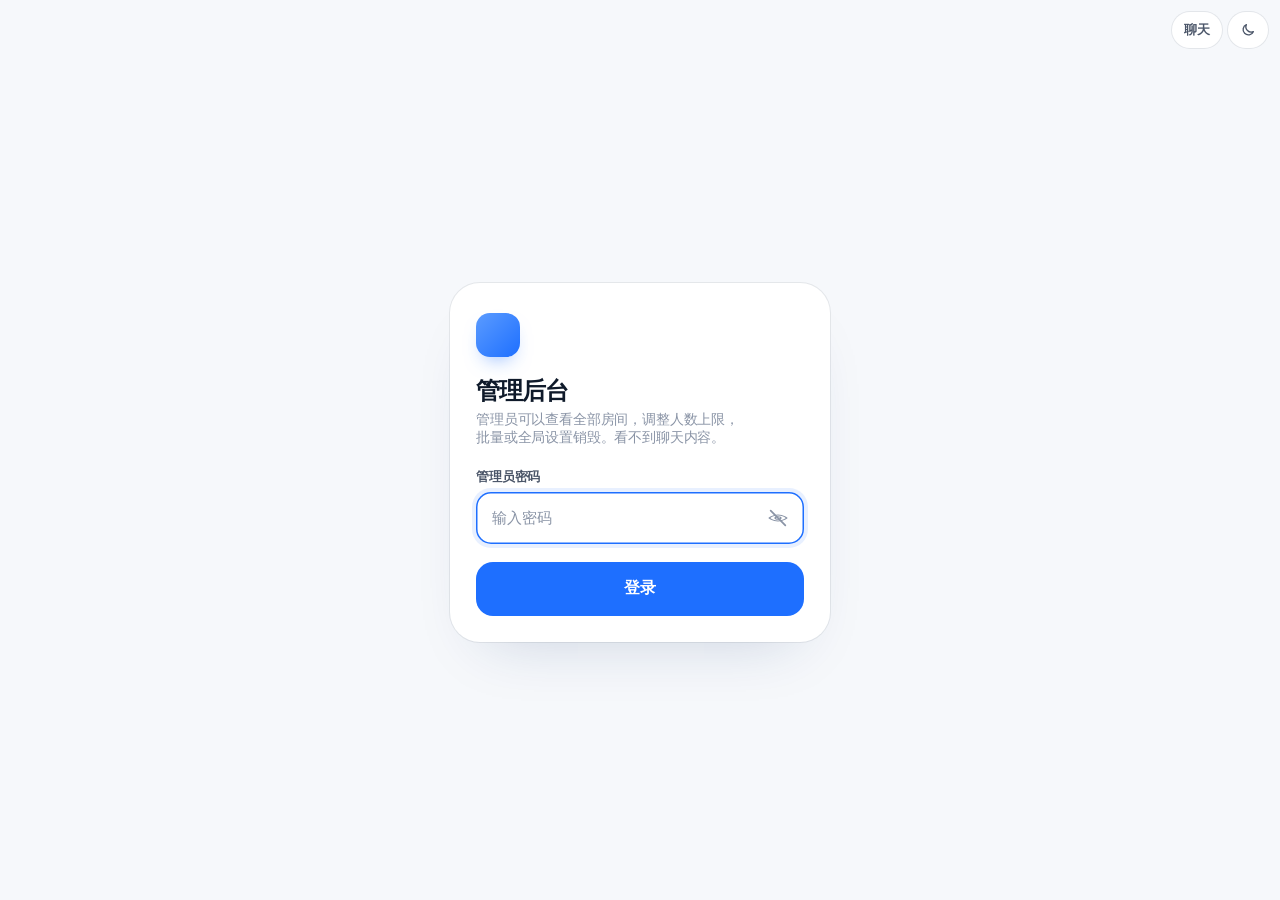
==== commit 417de983: "聊天发图片/视频/文件，管理后台批量和全局销毁，自动清理垃圾 - 聊天：回形针、拖拽、粘贴都能发文件，不限大小；浏览器里切成 1 MB 一块分别加密后上传，   服务器边收边写硬盘、只存密文，断线可续" ====
--- a/static/admin.html
+++ b/static/admin.html
@@ -1,5 +1,5 @@
 <!doctype html>
-<!-- 界面元素来自 Lucian UX/UI Prompt：#062 #017 #269 #070 · MIT License (c) 2026 Seokwoooo · https://lucianlabs.dev/uxui-prompt/ -->
+<!-- 界面元素来自 Lucian UX/UI Prompt：#062 #017 #018 #269 #070 · MIT License (c) 2026 Seokwoooo · https://lucianlabs.dev/uxui-prompt/ -->
 <html lang="zh-CN">
 <head>
 <meta charset="utf-8">
@@ -25,7 +25,7 @@
     <form class="u062-pane u062-login" id="login-form" novalidate>
       <span class="u062-logo" aria-hidden="true"></span>
       <h3>管理后台</h3>
-      <p>管理员可以查看全部房间，调整人数上限，立即销毁或设销毁倒计时。看不到聊天内容。</p>
+      <p>管理员可以查看全部房间，调整人数上限，批量或全局设置销毁。看不到聊天内容。</p>
       <div class="u062-f u062-pw" id="pw-field">
         <label for="pw">管理员密码</label>
         <span class="u062-caps" id="caps" aria-live="polite">大写锁定已开启</span>
@@ -46,7 +46,24 @@
       <button class="btn soft" type="button" id="refresh" style="flex:none">刷新</button>
       <p>房间码是房间号的前 6 位，和聊天页里显示的一样。列表每 10 秒自动刷新。</p>
     </div>
+
+    <section class="policy" id="policy">
+      <span class="policy-ic" aria-hidden="true"><svg viewBox="0 0 24 24"><circle cx="12" cy="13" r="8"/><path d="M12 9v4l2.5 1.5M9.5 2.5h5"/></svg></span>
+      <div class="policy-tx"><b>全局自动销毁 <em id="policy-state">未开启</em></b><span id="policy-text">开启后，所有房间（包括以后新开的）都会在设定时间内自动销毁，房间和聊天记录一起删除。</span></div>
+      <button class="btn dark" type="button" id="policy-open">设置</button>
+    </section>
+
     <div class="admin-stats" id="stats"></div>
+
+    <div class="batch" id="batch">
+      <label class="chk"><input type="checkbox" id="select-all"> 全选</label>
+      <span class="batch-count" id="batch-count">勾选房间后可以批量操作</span>
+      <div class="batch-acts">
+        <button class="btn soft" type="button" id="batch-timer" disabled>设销毁倒计时</button>
+        <button class="btn soft" type="button" id="batch-cancel" disabled>取消倒计时</button>
+        <button class="btn danger" type="button" id="batch-destroy" disabled>立即销毁</button>
+      </div>
+    </div>
     <div class="rooms" id="rooms"></div>
   </div>
 </main>
@@ -93,6 +110,55 @@
   </section>
 </div>
 
+<!-- 批量设置倒计时 -->
+<div class="admin-sheet" id="batch-sheet">
+  <div class="sheet-dim" aria-hidden="true"></div>
+  <section class="sheet" role="dialog" aria-modal="true" aria-labelledby="batch-title">
+    <span class="sheet-grip" aria-hidden="true"></span>
+    <h4 id="batch-title">给选中的房间设销毁倒计时</h4>
+    <p class="sheet-meta" id="batch-meta"></p>
+    <div class="sheet-sec">
+      <!-- Lucian UX/UI Prompt #017 · MIT License (c) 2026 Seokwoooo · https://lucianlabs.dev/uxui-prompt/#017 -->
+      <div class="ux u017 hours" id="batch-hours" style="--v:.4545">
+        <div class="u017-head"><b>销毁时间</b><span>1～12 小时</span></div>
+        <div class="u017-track">
+          <span class="u017-fill" aria-hidden="true"></span>
+          <span class="u017-bub" aria-hidden="true"><span class="u017-val">6 小时</span></span>
+          <span class="u017-thumb" role="slider" tabindex="0" aria-label="几小时后销毁" aria-valuenow="6" aria-valuetext="6 小时"></span>
+        </div>
+        <div class="u017-ticks" aria-hidden="true"></div>
+      </div>
+      <div class="sheet-row"><button class="btn dark" type="button" id="batch-go"></button></div>
+    </div>
+    <button class="btn ghost" type="button" data-close>关闭</button>
+  </section>
+</div>
+
+<!-- 全局自动销毁 -->
+<div class="admin-sheet" id="policy-sheet">
+  <div class="sheet-dim" aria-hidden="true"></div>
+  <section class="sheet" role="dialog" aria-modal="true" aria-labelledby="policy-title">
+    <span class="sheet-grip" aria-hidden="true"></span>
+    <h4 id="policy-title">全局自动销毁</h4>
+    <p class="sheet-meta">所有房间都会在设定时间内自动销毁，房间和聊天记录、文件一起删除：现有的房间从现在开始计时，以后新开的房间从创建时开始计时。房主自己设的更短的倒计时照样有效。</p>
+    <div class="sheet-sec">
+      <div class="timer-now" id="policy-now" hidden><span id="policy-now-text"></span><button type="button" id="policy-off">关闭全局销毁</button></div>
+      <!-- Lucian UX/UI Prompt #017 · MIT License (c) 2026 Seokwoooo · https://lucianlabs.dev/uxui-prompt/#017 -->
+      <div class="ux u017 hours" id="policy-hours" style="--v:.1377">
+        <div class="u017-head"><b>最长存在多久</b><span>1～168 小时（一周）</span></div>
+        <div class="u017-track">
+          <span class="u017-fill" aria-hidden="true"></span>
+          <span class="u017-bub" aria-hidden="true"><span class="u017-val">24 小时</span></span>
+          <span class="u017-thumb" role="slider" tabindex="0" aria-label="房间最长存在几小时" aria-valuenow="24" aria-valuetext="24 小时"></span>
+        </div>
+        <div class="u017-ticks" aria-hidden="true"></div>
+      </div>
+      <div class="sheet-row"><button class="btn dark" type="button" id="policy-go"></button></div>
+    </div>
+    <button class="btn ghost" type="button" data-close>关闭</button>
+  </section>
+</div>
+
 <script src="/static/admin.js"></script>
 </body>
 </html>
--- a/static/style.css
+++ b/static/style.css
@@ -133,6 +133,7 @@
 body{min-height:100dvh;font-family:-apple-system,BlinkMacSystemFont,"PingFang SC","Microsoft YaHei",sans-serif}
 .view{min-height:100dvh;display:grid;place-items:center;padding:56px 16px 32px}
 .view[hidden]{display:none}
+[hidden]{display:none!important}  /* 带 display 的样式也要让位给 hidden */
 .sr{position:absolute;width:1px;height:1px;overflow:hidden;clip:rect(0 0 0 0);white-space:nowrap}
 
 .corner{position:fixed;top:12px;right:12px;z-index:60;display:flex;gap:6px}
@@ -591,3 +592,83 @@
 .corner [hidden]{display:none}
 .admin-sheet{z-index:70}
 body>.u269.confirm{z-index:90}
+
+/* ---------- 管理后台：全局自动销毁、批量操作 ---------- */
+.policy{display:flex;align-items:center;gap:14px;margin:0 0 14px;padding:14px 16px;border-radius:20px;background:var(--ux-surface);box-shadow:0 0 0 1px var(--ux-line)}
+.policy.on{box-shadow:0 0 0 1.5px var(--ux-accent);background:color-mix(in srgb,var(--ux-accent) 5%,var(--ux-surface))}
+.policy-ic{width:42px;height:42px;flex:none;border-radius:13px;display:grid;place-items:center;background:var(--ux-accent-soft);color:var(--ux-accent)}
+.policy-ic svg{width:22px;height:22px;fill:none;stroke:currentColor;stroke-width:2;stroke-linecap:round;stroke-linejoin:round}
+.policy-tx{flex:1;min-width:0}
+.policy-tx b{display:block;font-size:14.5px;font-weight:800}
+.policy-tx b em{margin-left:6px;padding:2px 8px;border-radius:999px;background:var(--ux-surface-2);font-style:normal;font-size:11.5px;font-weight:750;color:var(--ux-ink-3)}
+.policy.on .policy-tx b em{background:var(--ux-accent);color:#fff}
+.policy-tx span{display:block;margin-top:3px;font-size:12.5px;line-height:1.5;color:var(--ux-ink-3)}
+.policy .btn{flex:none;height:38px}
+
+.batch{position:sticky;top:8px;z-index:5;display:flex;align-items:center;gap:12px;flex-wrap:wrap;margin:0 0 10px;padding:10px 12px 10px 16px;border-radius:16px;background:var(--ux-surface);box-shadow:0 0 0 1px var(--ux-line);transition:box-shadow .25s}
+.batch.on{box-shadow:0 0 0 1.5px var(--ux-accent),0 12px 28px -16px var(--ux-shadow-strong)}
+.batch-count{flex:1;min-width:120px;font-size:12.5px;font-weight:650;color:var(--ux-ink-3)}
+.batch.on .batch-count{color:var(--ux-accent)}
+.batch-acts{display:flex;gap:6px;flex-wrap:wrap}
+.batch-acts .btn{flex:none;height:36px;padding:0 12px;font-size:12.5px}
+.btn.danger{background:#E11D48;color:#fff}
+.chk{display:inline-flex;align-items:center;gap:8px;font-size:13px;font-weight:700;color:var(--ux-ink-2);cursor:pointer}
+.chk input{width:18px;height:18px;margin:0;accent-color:var(--ux-accent);cursor:pointer}
+.chk input:focus-visible{outline:2px solid var(--ux-accent);outline-offset:2px}
+.room{grid-template-columns:22px 92px 1fr auto}
+.room.sel{background:color-mix(in srgb,var(--ux-accent) 6%,transparent)}
+@media (max-width:560px){
+  .room{grid-template-columns:22px 1fr auto}
+  .room-info{grid-column:2 / -1;grid-row:2}
+  .policy{flex-wrap:wrap}
+  .batch-acts{width:100%}
+  .batch-acts .btn{flex:1}
+}
+
+/* ---------- 聊天里的图片、视频、文件 ---------- */
+.att-btn{width:44px;height:44px;flex:none;border:0;padding:0;border-radius:50%;display:grid;place-items:center;background:none;color:var(--wa-meta,var(--ux-ink-3));transition:background-color .2s,color .2s}
+.att-btn:hover{background:var(--wa-in,var(--ux-surface-2));color:var(--wa-blue,var(--ux-accent))}
+.att-btn:focus-visible{outline:2px solid var(--ux-accent);outline-offset:1px}
+.att-btn svg{width:22px;height:22px;fill:none;stroke:currentColor;stroke-width:1.9;stroke-linecap:round;stroke-linejoin:round}
+.u078.chat .u078-bar{gap:4px}
+
+.u078.chat .u078-m.has-att .u078-bub{padding:4px 4px 7px}
+.u078.chat .u078-m.has-att .u078-t{margin-right:6px}
+.att{display:block;position:relative;overflow:hidden;border-radius:11px}
+.att.img{min-width:120px}
+.att.img img{display:block;max-width:min(280px,62vw);max-height:340px;border-radius:11px;cursor:zoom-in}
+.att-ph{display:grid;place-items:center;width:220px;max-width:62vw;height:150px;border-radius:11px;background:rgba(127,127,127,.12);font-size:12.5px;color:var(--wa-meta,var(--ux-ink-3))}
+.att-ph b{font-weight:700}
+.att-ph:has(.att-pct:empty)::before{content:"";width:22px;height:22px;border-radius:50%;border:2.5px solid currentColor;border-right-color:transparent;animation:u062-spin .7s linear infinite;grid-area:1/1}
+.att-load{height:34px;padding:0 12px;border:0;border-radius:10px;background:var(--wa-blue,var(--ux-accent));color:#fff;font-size:12.5px;font-weight:700}
+.att.card{display:flex;align-items:center;gap:10px;min-width:220px;max-width:300px;padding:10px 10px 12px;background:rgba(127,127,127,.1)}
+.u078-m.me .att.card{background:rgba(255,255,255,.16)}
+.att-ic{width:40px;height:40px;flex:none;border-radius:10px;display:grid;place-items:center;background:var(--wa-blue,var(--ux-accent));color:#fff}
+.u078-m.me .att-ic{background:rgba(255,255,255,.22)}
+.att-ic svg,.att-go svg,.att-save svg,.lightbox svg{width:20px;height:20px;fill:none;stroke:currentColor;stroke-width:2;stroke-linecap:round;stroke-linejoin:round}
+.att.vid .att-ic svg,.att.vid .att-go svg{fill:currentColor;stroke:none}
+.att-tx{flex:1;min-width:0}
+.att-tx b{display:block;font-size:13.5px;font-weight:650;white-space:nowrap;overflow:hidden;text-overflow:ellipsis}
+.att-tx small{display:block;margin-top:2px;font-size:11.5px;opacity:.7}
+.att-go{width:36px;height:36px;flex:none;border:0;padding:0;border-radius:50%;display:grid;place-items:center;background:rgba(127,127,127,.16);color:inherit}
+.att-go:disabled{opacity:.5}
+.att-go:focus-visible{outline:2px solid currentColor;outline-offset:1px}
+.att-bar{position:absolute;left:0;bottom:0;height:3px;width:0;background:var(--wa-blue,var(--ux-accent));opacity:0;transition:width .25s var(--ux-ease),opacity .3s}
+.u078-m.me .att-bar{background:#fff}
+.att-bar.on{opacity:1}
+.att-media{display:block;max-width:min(300px,64vw);max-height:340px;border-radius:11px;background:#000}
+audio.att-media{background:none;width:260px}
+.att-save{display:inline-flex;align-items:center;gap:5px;margin:6px 4px 0;height:28px;padding:0 10px;border:0;border-radius:999px;background:rgba(127,127,127,.14);color:inherit;font-size:12px;font-weight:650}
+.att-save svg{width:15px;height:15px}
+.u078-m.failed .att-tx small{color:#E11D48;opacity:1}
+.u078-m.me.failed .att-tx small{color:#FFD1D9}
+
+.u078.chat.dropping::after{content:"松开就发送";position:absolute;inset:10px;z-index:40;display:grid;place-items:center;border:2px dashed var(--wa-blue,var(--ux-accent));border-radius:22px;background:color-mix(in srgb,var(--ux-surface) 82%,transparent);font-size:15px;font-weight:750;color:var(--wa-blue,var(--ux-accent));pointer-events:none}
+
+.lightbox{position:fixed;inset:0;z-index:95;display:grid;place-items:center;padding:56px 12px 16px;background:rgba(5,8,14,.88)}
+.lightbox img{max-width:100%;max-height:calc(100dvh - 80px);border-radius:8px;cursor:zoom-out}
+.lb-bar{position:absolute;top:0;left:0;right:0;display:flex;align-items:center;gap:8px;padding:10px 12px;color:#fff;font-size:13px}
+.lb-bar span{flex:1;min-width:0;white-space:nowrap;overflow:hidden;text-overflow:ellipsis;opacity:.85}
+.lb-bar button{height:36px;min-width:36px;padding:0 12px;border:0;border-radius:999px;display:inline-flex;align-items:center;justify-content:center;gap:6px;background:rgba(255,255,255,.14);color:#fff;font-size:13px;font-weight:650}
+.lb-bar button:focus-visible{outline:2px solid #fff;outline-offset:2px}
+.policy-note{margin-top:10px;padding:9px 12px;border-radius:12px;background:var(--ux-accent-soft);color:var(--ux-accent)}
